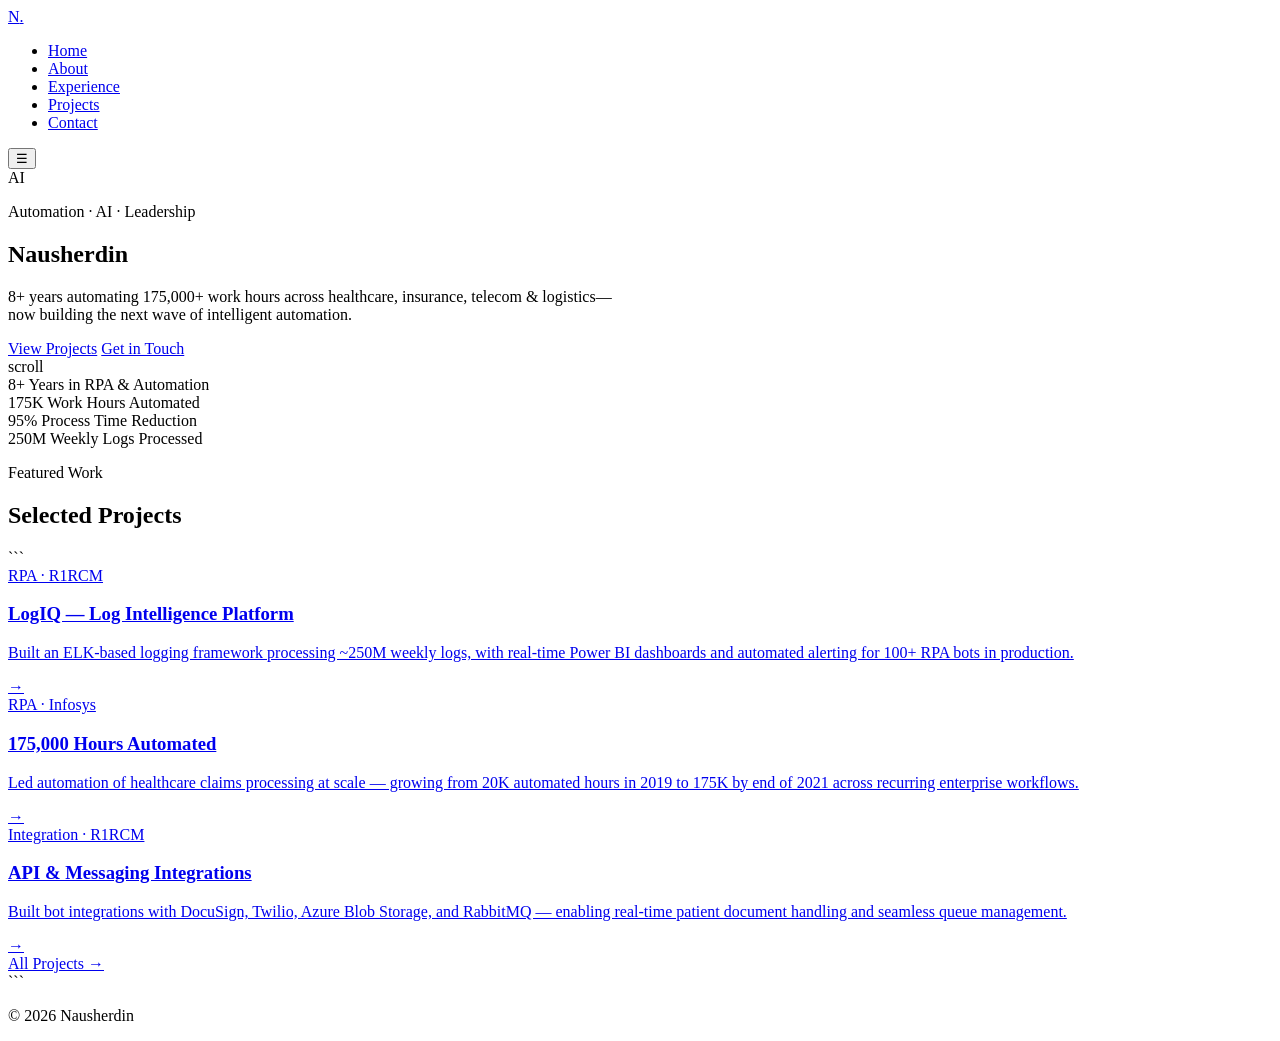
==== index.html @ 8f86ee0c "Add initial index.html for personal website Initial HTML structure for personal website including na" ====
<!DOCTYPE html>

<html lang="en">
<head>
  <meta charset="UTF-8" />
  <meta name="viewport" content="width=device-width, initial-scale=1.0"/>
  <title>Nausherdin | Automation & AI Professional</title>
  <link rel="stylesheet" href="css/style.css" />
  <link rel="preconnect" href="https://fonts.googleapis.com">
  <link href="https://fonts.googleapis.com/css2?family=Cormorant+Garamond:wght@300;400;600&family=DM+Mono:wght@300;400&family=Syne:wght@400;700;800&display=swap" rel="stylesheet">
</head>
<body>

  <!-- NAV -->

  <nav class="nav">
    <a href="index.html" class="nav-logo">N<span>.</span></a>
    <ul class="nav-links">
      <li><a href="index.html" class="active">Home</a></li>
      <li><a href="about.html">About</a></li>
      <li><a href="experience.html">Experience</a></li>
      <li><a href="projects.html">Projects</a></li>
      <li><a href="contact.html">Contact</a></li>
    </ul>
    <button class="nav-toggle" aria-label="Toggle menu">&#9776;</button>
  </nav>

  <!-- HERO -->

  <section class="hero">
    <div class="hero-bg-text">AI</div>
    <div class="hero-content">
      <p class="hero-eyebrow">Automation · AI · Leadership</p>
      <h1 class="hero-name">Nausherdin</h1>
      <p class="hero-tagline">8+ years automating 175,000+ work hours across healthcare, insurance, telecom &amp; logistics—<br>now building the next wave of intelligent automation.</p>
      <div class="hero-cta">
        <a href="projects.html" class="btn-primary">View Projects</a>
        <a href="contact.html" class="btn-ghost">Get in Touch</a>
      </div>
    </div>
    <div class="hero-scroll-hint">scroll</div>
  </section>

  <!-- SNAPSHOT -->

  <section class="snapshot">
    <div class="snapshot-grid">
      <div class="snap-card">
        <span class="snap-num">8+</span>
        <span class="snap-label">Years in RPA &amp; Automation</span>
      </div>
      <div class="snap-card">
        <span class="snap-num">175K</span>
        <span class="snap-label">Work Hours Automated</span>
      </div>
      <div class="snap-card">
        <span class="snap-num">95%</span>
        <span class="snap-label">Process Time Reduction</span>
      </div>
      <div class="snap-card">
        <span class="snap-num">250M</span>
        <span class="snap-label">Weekly Logs Processed</span>
      </div>
    </div>
  </section>

  <!-- FEATURED -->

  <section class="featured">
    <div class="container">
      <p class="section-label">Featured Work</p>
      <h2 class="section-title">Selected Projects</h2>
      <div class="projects-grid">

```
    <a href="projects.html" class="project-card card-rpa">
      <div class="card-tag">RPA · R1RCM</div>
      <h3>LogIQ — Log Intelligence Platform</h3>
      <p>Built an ELK-based logging framework processing ~250M weekly logs, with real-time Power BI dashboards and automated alerting for 100+ RPA bots in production.</p>
      <span class="card-arrow">→</span>
    </a>

    <a href="projects.html" class="project-card card-rpa">
      <div class="card-tag">RPA · Infosys</div>
      <h3>175,000 Hours Automated</h3>
      <p>Led automation of healthcare claims processing at scale — growing from 20K automated hours in 2019 to 175K by end of 2021 across recurring enterprise workflows.</p>
      <span class="card-arrow">→</span>
    </a>

    <a href="projects.html" class="project-card card-ai">
      <div class="card-tag">Integration · R1RCM</div>
      <h3>API &amp; Messaging Integrations</h3>
      <p>Built bot integrations with DocuSign, Twilio, Azure Blob Storage, and RabbitMQ — enabling real-time patient document handling and seamless queue management.</p>
      <span class="card-arrow">→</span>
    </a>

  </div>
  <div class="featured-cta">
    <a href="projects.html" class="btn-primary">All Projects →</a>
  </div>
</div>
```

  </section>

  <!-- FOOTER -->

  <footer class="footer">
    <p>© 2026 Nausherdin</p>
  </footer>

  <script src="js/main.js"></script>

</body>
</html>
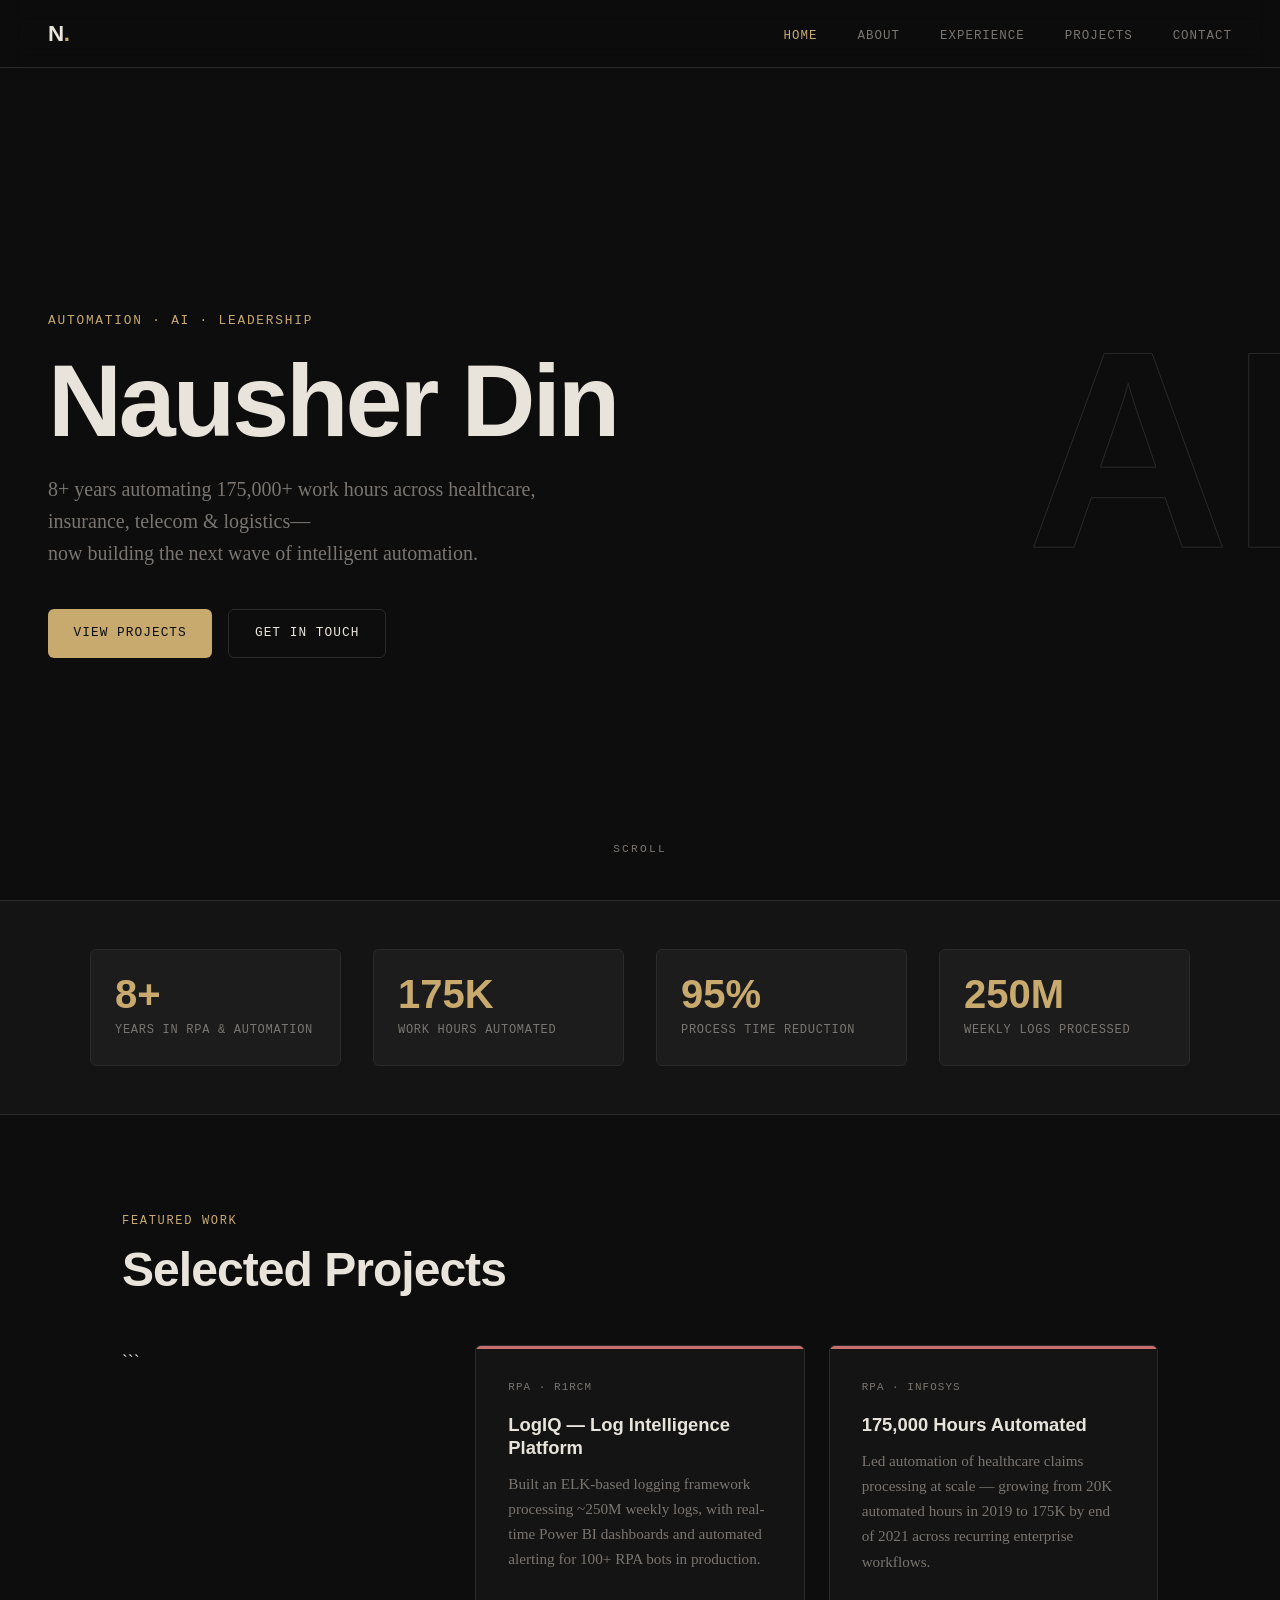
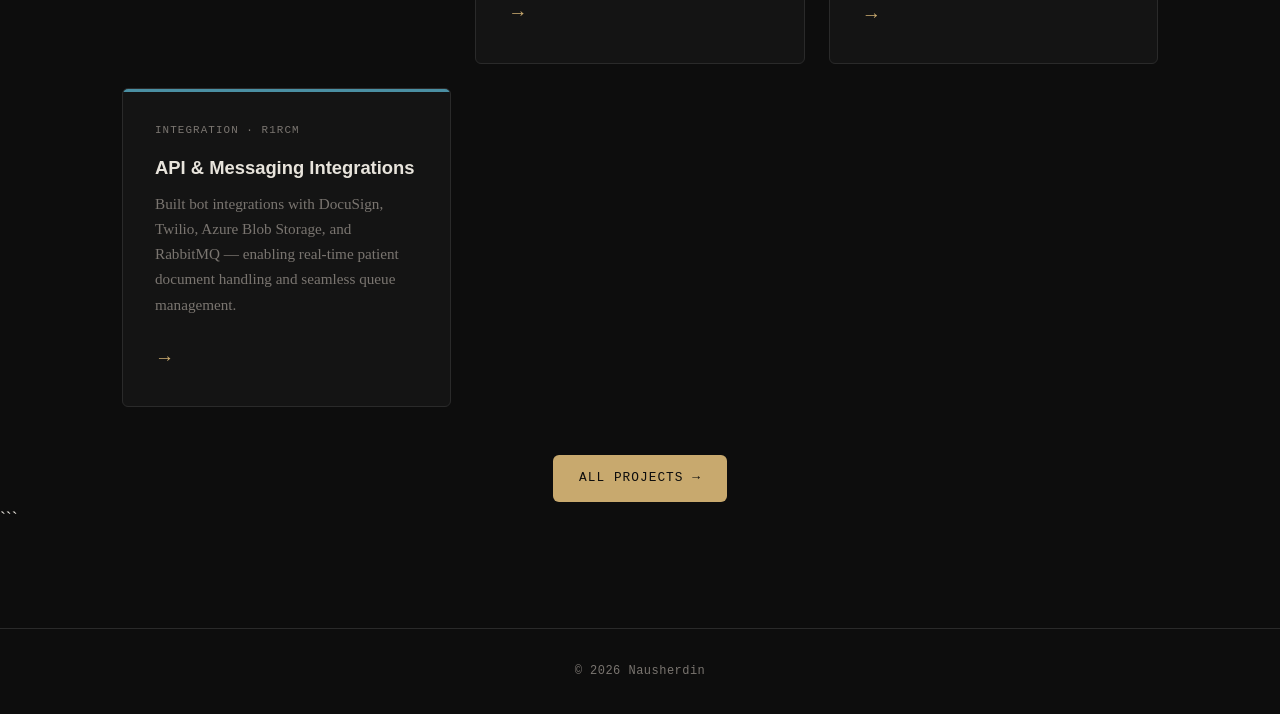
==== commit 463eca2c: "Update index.html" ====
--- a/index.html
+++ b/index.html
@@ -31,7 +31,7 @@
     <div class="hero-bg-text">AI</div>
     <div class="hero-content">
       <p class="hero-eyebrow">Automation · AI · Leadership</p>
-      <h1 class="hero-name">Nausherdin</h1>
+      <h1 class="hero-name">Nausher Din</h1>
       <p class="hero-tagline">8+ years automating 175,000+ work hours across healthcare, insurance, telecom &amp; logistics—<br>now building the next wave of intelligent automation.</p>
       <div class="hero-cta">
         <a href="projects.html" class="btn-primary">View Projects</a>
@@ -112,4 +112,4 @@
   <script src="js/main.js"></script>
 
 </body>
-</html>
+</html>
--- a/css/style.css
+++ b/css/style.css
@@ -0,0 +1,386 @@
+:root {
+  --bg:        #0d0d0d;
+  --bg2:       #141414;
+  --bg3:       #1c1c1c;
+  --border:    #2a2a2a;
+  --text:      #e8e4dc;
+  --text-muted:#7a7570;
+  --accent:    #c8a96e;
+  --accent2:   #4a8fa3;
+  --rpa:       #c86e6e;
+  --pm:        #6ea86e;
+  --radius:    6px;
+  --nav-h:     68px;
+}
+*, *::before, *::after { box-sizing: border-box; margin: 0; padding: 0; }
+html { scroll-behavior: smooth; }
+body {
+  background: var(--bg);
+  color: var(--text);
+  font-family: 'Cormorant Garamond', Georgia, serif;
+  font-size: 1.1rem;
+  line-height: 1.75;
+  -webkit-font-smoothing: antialiased;
+}
+a { color: inherit; text-decoration: none; }
+ul { list-style: none; }
+.container { max-width: 1100px; margin: 0 auto; padding: 0 2rem; }
+.nav {
+  position: fixed;
+  top: 0; left: 0; right: 0;
+  z-index: 100;
+  height: var(--nav-h);
+  display: flex;
+  align-items: center;
+  justify-content: space-between;
+  padding: 0 3rem;
+  background: rgba(13,13,13,0.92);
+  backdrop-filter: blur(12px);
+  border-bottom: 1px solid var(--border);
+}
+.nav-logo {
+  font-family: 'Syne', sans-serif;
+  font-weight: 800;
+  font-size: 1.4rem;
+  letter-spacing: -0.02em;
+  color: var(--text);
+}
+.nav-logo span { color: var(--accent); }
+.nav-links { display: flex; gap: 2.5rem; }
+.nav-links a {
+  font-family: 'DM Mono', monospace;
+  font-size: 0.78rem;
+  letter-spacing: 0.08em;
+  text-transform: uppercase;
+  color: var(--text-muted);
+  transition: color 0.2s;
+}
+.nav-links a:hover, .nav-links a.active { color: var(--accent); }
+.nav-toggle { display: none; background: none; border: none; color: var(--text); font-size: 1.4rem; cursor: pointer; }
+.hero {
+  min-height: 100vh;
+  display: flex;
+  flex-direction: column;
+  justify-content: center;
+  align-items: flex-start;
+  padding: 0 3rem;
+  padding-top: var(--nav-h);
+  position: relative;
+  overflow: hidden;
+}
+.hero-bg-text {
+  position: absolute;
+  right: -0.1em;
+  top: 50%;
+  transform: translateY(-50%);
+  font-family: 'Syne', sans-serif;
+  font-weight: 800;
+  font-size: clamp(12rem, 22vw, 22rem);
+  color: transparent;
+  -webkit-text-stroke: 1px var(--border);
+  line-height: 1;
+  pointer-events: none;
+  user-select: none;
+  animation: fadeIn 1.4s ease forwards;
+}
+.hero-content { max-width: 780px; animation: slideUp 0.9s ease forwards; }
+.hero-eyebrow {
+  font-family: 'DM Mono', monospace;
+  font-size: 0.8rem;
+  letter-spacing: 0.14em;
+  text-transform: uppercase;
+  color: var(--accent);
+  margin-bottom: 1.2rem;
+}
+.hero-name {
+  font-family: 'Syne', sans-serif;
+  font-weight: 800;
+  font-size: clamp(3.5rem, 8vw, 7.5rem);
+  letter-spacing: -0.03em;
+  line-height: 0.95;
+  color: var(--text);
+  margin-bottom: 1.5rem;
+}
+.hero-tagline {
+  font-size: 1.25rem;
+  color: var(--text-muted);
+  margin-bottom: 2.5rem;
+  max-width: 560px;
+  line-height: 1.6;
+}
+.hero-cta { display: flex; gap: 1rem; flex-wrap: wrap; }
+.hero-scroll-hint {
+  position: absolute;
+  bottom: 2.5rem;
+  left: 50%;
+  transform: translateX(-50%);
+  font-family: 'DM Mono', monospace;
+  font-size: 0.7rem;
+  letter-spacing: 0.2em;
+  text-transform: uppercase;
+  color: var(--text-muted);
+  animation: bounce 2s infinite;
+}
+.btn-primary {
+  display: inline-flex;
+  align-items: center;
+  gap: 0.4rem;
+  background: var(--accent);
+  color: var(--bg);
+  font-family: 'DM Mono', monospace;
+  font-size: 0.8rem;
+  letter-spacing: 0.08em;
+  text-transform: uppercase;
+  padding: 0.75rem 1.6rem;
+  border-radius: var(--radius);
+  font-weight: 500;
+  transition: opacity 0.2s, transform 0.2s;
+  border: none;
+  cursor: pointer;
+}
+.btn-primary:hover { opacity: 0.88; transform: translateY(-1px); }
+.btn-ghost {
+  display: inline-flex;
+  align-items: center;
+  gap: 0.4rem;
+  background: transparent;
+  color: var(--text);
+  font-family: 'DM Mono', monospace;
+  font-size: 0.8rem;
+  letter-spacing: 0.08em;
+  text-transform: uppercase;
+  padding: 0.75rem 1.6rem;
+  border-radius: var(--radius);
+  border: 1px solid var(--border);
+  transition: border-color 0.2s, color 0.2s;
+  cursor: pointer;
+}
+.btn-ghost:hover { border-color: var(--text-muted); color: var(--accent); }
+.snapshot {
+  background: var(--bg2);
+  border-top: 1px solid var(--border);
+  border-bottom: 1px solid var(--border);
+  padding: 3rem;
+}
+.snapshot-grid {
+  max-width: 1100px;
+  margin: 0 auto;
+  display: grid;
+  grid-template-columns: repeat(4, 1fr);
+  gap: 2rem;
+}
+.snap-card {
+  display: flex;
+  flex-direction: column;
+  gap: 0.4rem;
+  padding: 1.5rem;
+  border: 1px solid var(--border);
+  border-radius: var(--radius);
+  background: var(--bg3);
+  transition: border-color 0.2s;
+}
+.snap-card:hover { border-color: var(--accent); }
+.snap-num {
+  font-family: 'Syne', sans-serif;
+  font-weight: 800;
+  font-size: 2.5rem;
+  color: var(--accent);
+  line-height: 1;
+}
+.snap-label {
+  font-family: 'DM Mono', monospace;
+  font-size: 0.75rem;
+  letter-spacing: 0.06em;
+  color: var(--text-muted);
+  text-transform: uppercase;
+}
+.section-label {
+  font-family: 'DM Mono', monospace;
+  font-size: 0.75rem;
+  letter-spacing: 0.14em;
+  text-transform: uppercase;
+  color: var(--accent);
+  margin-bottom: 0.75rem;
+}
+.section-title {
+  font-family: 'Syne', sans-serif;
+  font-weight: 700;
+  font-size: clamp(2rem, 4vw, 3rem);
+  letter-spacing: -0.02em;
+  margin-bottom: 3rem;
+  line-height: 1.1;
+}
+.featured { padding: 6rem 0; }
+.projects-grid { display: grid; grid-template-columns: repeat(3, 1fr); gap: 1.5rem; }
+.project-card {
+  display: block;
+  padding: 2rem;
+  border: 1px solid var(--border);
+  border-radius: var(--radius);
+  background: var(--bg2);
+  transition: border-color 0.25s, transform 0.25s;
+  position: relative;
+  overflow: hidden;
+}
+.project-card::before {
+  content: '';
+  position: absolute;
+  top: 0; left: 0; right: 0;
+  height: 3px;
+  border-radius: var(--radius) var(--radius) 0 0;
+  transition: opacity 0.2s;
+}
+.card-rpa::before { background: var(--rpa); }
+.card-ai::before  { background: var(--accent2); }
+.card-pm::before  { background: var(--pm); }
+.project-card:hover { border-color: var(--text-muted); transform: translateY(-3px); }
+.card-tag {
+  font-family: 'DM Mono', monospace;
+  font-size: 0.68rem;
+  letter-spacing: 0.1em;
+  text-transform: uppercase;
+  color: var(--text-muted);
+  margin-bottom: 1rem;
+}
+.project-card h3 {
+  font-family: 'Syne', sans-serif;
+  font-weight: 700;
+  font-size: 1.15rem;
+  margin-bottom: 0.75rem;
+  line-height: 1.25;
+}
+.project-card p {
+  font-size: 0.95rem;
+  color: var(--text-muted);
+  line-height: 1.65;
+  margin-bottom: 1.5rem;
+}
+.card-arrow { font-size: 1.2rem; color: var(--accent); display: block; transition: transform 0.2s; }
+.project-card:hover .card-arrow { transform: translateX(4px); }
+.featured-cta { margin-top: 3rem; text-align: center; }
+.page-hero { padding: calc(var(--nav-h) + 4rem) 0 3rem; border-bottom: 1px solid var(--border); }
+.page-title {
+  font-family: 'Syne', sans-serif;
+  font-weight: 800;
+  font-size: clamp(3rem, 7vw, 5.5rem);
+  letter-spacing: -0.03em;
+  line-height: 1;
+}
+.about-body { padding: 5rem 0 6rem; }
+.about-grid { display: grid; grid-template-columns: 1fr 320px; gap: 4rem; align-items: start; }
+.about-lead { font-size: 1.3rem; font-weight: 600; color: var(--text); margin-bottom: 1.75rem; line-height: 1.55; }
+.about-main p { color: var(--text-muted); margin-bottom: 1.25rem; font-size: 1.05rem; }
+.about-subhead { font-family: 'Syne', sans-serif; font-weight: 700; font-size: 1.1rem; color: var(--text); margin: 2rem 0 0.75rem; }
+.sidebar-card { background: var(--bg2); border: 1px solid var(--border); border-radius: var(--radius); padding: 1.5rem; margin-bottom: 1.25rem; }
+.sidebar-card h4 {
+  font-family: 'DM Mono', monospace;
+  font-size: 0.72rem;
+  letter-spacing: 0.12em;
+  text-transform: uppercase;
+  color: var(--accent);
+  margin-bottom: 1rem;
+}
+.skill-list { display: flex; flex-direction: column; gap: 0.5rem; }
+.skill-list li { display: flex; align-items: center; gap: 0.6rem; font-size: 0.95rem; color: var(--text-muted); }
+.skill-dot { width: 8px; height: 8px; border-radius: 50%; flex-shrink: 0; }
+.skill-dot.rpa { background: var(--rpa); }
+.skill-dot.ai  { background: var(--accent2); }
+.skill-dot.py  { background: var(--accent); }
+.skill-dot.pm  { background: var(--pm); }
+.focus-tags { display: flex; flex-wrap: wrap; gap: 0.5rem; }
+.focus-tags span {
+  font-family: 'DM Mono', monospace;
+  font-size: 0.72rem;
+  padding: 0.3rem 0.75rem;
+  border: 1px solid var(--border);
+  border-radius: 100px;
+  color: var(--text-muted);
+  letter-spacing: 0.04em;
+}
+.location { font-size: 1rem; font-weight: 600; color: var(--text); }
+.location-sub { font-size: 0.85rem; color: var(--text-muted); margin-top: 0.25rem; }
+.experience-body { padding: 5rem 0 6rem; }
+.timeline { position: relative; padding-left: 2.5rem; margin-bottom: 5rem; }
+.timeline::before { content: ''; position: absolute; left: 0; top: 0; bottom: 0; width: 1px; background: var(--border); }
+.timeline-item { position: relative; margin-bottom: 3.5rem; animation: slideUp 0.6s ease forwards; opacity: 0; }
+.timeline-item:nth-child(1) { animation-delay: 0.1s; }
+.timeline-item:nth-child(2) { animation-delay: 0.2s; }
+.timeline-item:nth-child(3) { animation-delay: 0.3s; }
+.timeline-item:nth-child(4) { animation-delay: 0.4s; }
+.tl-marker { position: absolute; left: -2.5rem; top: 0.4rem; width: 11px; height: 11px; border-radius: 50%; background: var(--accent); border: 2px solid var(--bg); transform: translateX(-5px); }
+.tl-date { font-family: 'DM Mono', monospace; font-size: 0.72rem; color: var(--text-muted); letter-spacing: 0.08em; margin-bottom: 0.5rem; }
+.tl-tag { display: inline-block; font-family: 'DM Mono', monospace; font-size: 0.68rem; letter-spacing: 0.1em; text-transform: uppercase; padding: 0.2rem 0.7rem; border-radius: 100px; margin-bottom: 0.6rem; }
+.tl-tag.ai  { background: rgba(74,143,163,0.15); color: var(--accent2); }
+.tl-tag.rpa { background: rgba(200,110,110,0.15); color: var(--rpa); }
+.tl-tag.pm  { background: rgba(110,168,110,0.15); color: var(--pm); }
+.tl-content h3 { font-family: 'Syne', sans-serif; font-weight: 700; font-size: 1.3rem; margin-bottom: 0.2rem; }
+.tl-company { font-size: 0.88rem; color: var(--accent); margin-bottom: 0.85rem; font-family: 'DM Mono', monospace; }
+.tl-content p { color: var(--text-muted); margin-bottom: 0.85rem; font-size: 1rem; }
+.tl-content ul { list-style: disc; padding-left: 1.25rem; display: flex; flex-direction: column; gap: 0.3rem; }
+.tl-content ul li { color: var(--text-muted); font-size: 0.95rem; }
+.skills-section { margin-top: 2rem; }
+.skills-bars { display: flex; flex-direction: column; gap: 1.25rem; }
+.skill-bar-item { display: flex; flex-direction: column; gap: 0.4rem; }
+.sb-label { display: flex; justify-content: space-between; font-family: 'DM Mono', monospace; font-size: 0.78rem; color: var(--text-muted); }
+.sb-track { height: 4px; background: var(--border); border-radius: 2px; overflow: hidden; }
+.sb-fill { height: 100%; background: var(--accent); border-radius: 2px; transition: width 1.2s cubic-bezier(0.4, 0, 0.2, 1); }
+.sb-fill.ai-fill { background: var(--accent2); }
+.filter-bar { border-bottom: 1px solid var(--border); padding: 1.25rem 0; background: var(--bg); position: sticky; top: var(--nav-h); z-index: 50; }
+.filter-bar .container { display: flex; gap: 0.75rem; flex-wrap: wrap; }
+.filter-btn { font-family: 'DM Mono', monospace; font-size: 0.72rem; letter-spacing: 0.08em; text-transform: uppercase; padding: 0.45rem 1.1rem; border: 1px solid var(--border); border-radius: 100px; background: transparent; color: var(--text-muted); cursor: pointer; transition: all 0.2s; }
+.filter-btn:hover { border-color: var(--text-muted); color: var(--text); }
+.filter-btn.active { background: var(--accent); color: var(--bg); border-color: var(--accent); }
+.projects-body { padding: 4rem 0 6rem; }
+.projects-full-grid { display: grid; grid-template-columns: repeat(2, 1fr); gap: 1.5rem; }
+.pf-card { padding: 2rem; border: 1px solid var(--border); border-radius: var(--radius); background: var(--bg2); transition: border-color 0.25s, transform 0.25s; }
+.pf-card:hover { border-color: var(--text-muted); transform: translateY(-2px); }
+.pf-card.hidden { display: none; }
+.pf-header { display: flex; justify-content: space-between; align-items: center; margin-bottom: 1.1rem; }
+.pf-tag { font-family: 'DM Mono', monospace; font-size: 0.68rem; letter-spacing: 0.1em; text-transform: uppercase; padding: 0.25rem 0.7rem; border-radius: 100px; }
+.ai-header  .pf-tag { background: rgba(74,143,163,0.15); color: var(--accent2); }
+.rpa-header .pf-tag { background: rgba(200,110,110,0.15); color: var(--rpa); }
+.pm-header  .pf-tag { background: rgba(110,168,110,0.15); color: var(--pm); }
+.pf-status { font-family: 'DM Mono', monospace; font-size: 0.68rem; color: var(--text-muted); letter-spacing: 0.06em; }
+.pf-card h3 { font-family: 'Syne', sans-serif; font-weight: 700; font-size: 1.15rem; margin-bottom: 0.75rem; }
+.pf-card p { font-size: 0.95rem; color: var(--text-muted); line-height: 1.65; margin-bottom: 1.25rem; }
+.pf-tech { display: flex; flex-wrap: wrap; gap: 0.4rem; }
+.pf-tech span { font-family: 'DM Mono', monospace; font-size: 0.68rem; padding: 0.2rem 0.6rem; border: 1px solid var(--border); border-radius: 4px; color: var(--text-muted); }
+.contact-body { padding: 5rem 0 6rem; }
+.contact-grid { display: grid; grid-template-columns: 1fr 1fr; gap: 4rem; align-items: start; }
+.contact-lead { font-size: 1.2rem; color: var(--text-muted); margin-bottom: 2.5rem; line-height: 1.65; }
+.contact-links { display: flex; flex-direction: column; gap: 1rem; }
+.contact-link { display: flex; align-items: center; gap: 1rem; padding: 1.1rem 1.25rem; border: 1px solid var(--border); border-radius: var(--radius); background: var(--bg2); transition: border-color 0.2s; }
+.contact-link:hover { border-color: var(--accent); }
+.cl-icon { width: 38px; height: 38px; display: flex; align-items: center; justify-content: center; background: var(--bg3); border-radius: var(--radius); font-size: 0.9rem; font-family: 'DM Mono', monospace; color: var(--accent); flex-shrink: 0; }
+.contact-link strong { display: block; font-family: 'DM Mono', monospace; font-size: 0.72rem; letter-spacing: 0.08em; text-transform: uppercase; color: var(--text); margin-bottom: 0.2rem; }
+.contact-link span { font-size: 0.88rem; color: var(--text-muted); }
+.contact-card { background: var(--bg2); border: 1px solid var(--border); border-radius: var(--radius); padding: 2rem; }
+.contact-card h3 { font-family: 'Syne', sans-serif; font-weight: 700; font-size: 1.3rem; margin-bottom: 0.25rem; }
+.form-group { margin-bottom: 1.25rem; }
+.form-group label { display: block; font-family: 'DM Mono', monospace; font-size: 0.72rem; letter-spacing: 0.08em; text-transform: uppercase; color: var(--text-muted); margin-bottom: 0.4rem; }
+.form-group input, .form-group textarea { width: 100%; background: var(--bg3); border: 1px solid var(--border); border-radius: var(--radius); color: var(--text); padding: 0.75rem 1rem; font-family: 'Cormorant Garamond', serif; font-size: 1rem; outline: none; transition: border-color 0.2s; resize: vertical; }
+.form-group input:focus, .form-group textarea:focus { border-color: var(--accent); }
+.form-group input::placeholder, .form-group textarea::placeholder { color: var(--text-muted); }
+.footer { border-top: 1px solid var(--border); padding: 2rem 3rem; text-align: center; font-family: 'DM Mono', monospace; font-size: 0.75rem; color: var(--text-muted); letter-spacing: 0.04em; }
+.footer a { color: var(--accent); }
+.footer a:hover { text-decoration: underline; }
+@keyframes slideUp { from { opacity: 0; transform: translateY(28px); } to { opacity: 1; transform: translateY(0); } }
+@keyframes fadeIn { from { opacity: 0; } to { opacity: 1; } }
+@keyframes bounce { 0%, 100% { transform: translateX(-50%) translateY(0); } 50% { transform: translateX(-50%) translateY(6px); } }
+@media (max-width: 900px) {
+  .snapshot-grid { grid-template-columns: repeat(2, 1fr); }
+  .projects-grid { grid-template-columns: 1fr; }
+  .projects-full-grid { grid-template-columns: 1fr; }
+  .about-grid { grid-template-columns: 1fr; }
+  .contact-grid { grid-template-columns: 1fr; }
+}
+@media (max-width: 640px) {
+  .nav { padding: 0 1.5rem; }
+  .nav-links { display: none; }
+  .nav-links.open { display: flex; flex-direction: column; position: absolute; top: var(--nav-h); left: 0; right: 0; background: var(--bg); padding: 1.5rem; border-bottom: 1px solid var(--border); gap: 1rem; }
+  .nav-toggle { display: block; }
+  .hero { padding: 0 1.5rem; padding-top: var(--nav-h); }
+  .snapshot { padding: 2rem 1.5rem; }
+  .snapshot-grid { grid-template-columns: repeat(2, 1fr); gap: 1rem; }
+  .footer { padding: 2rem 1.5rem; }
+}
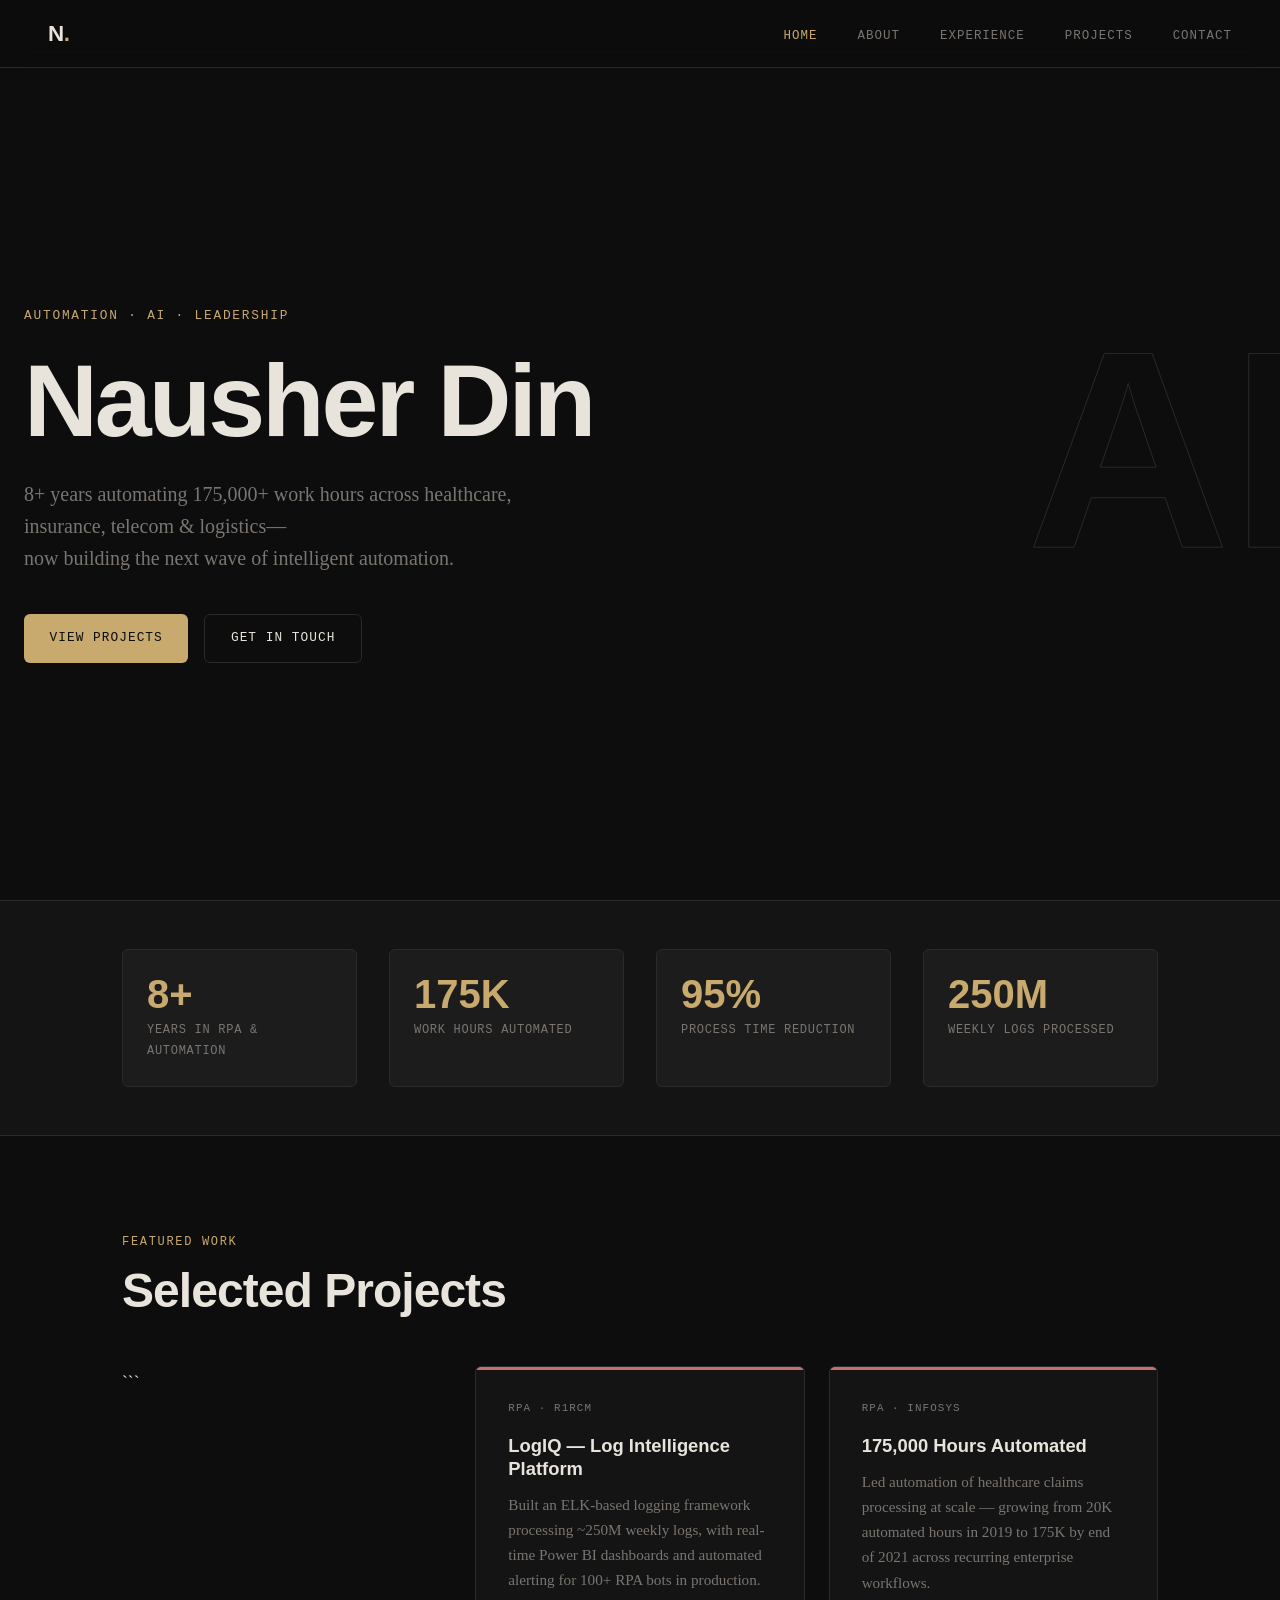
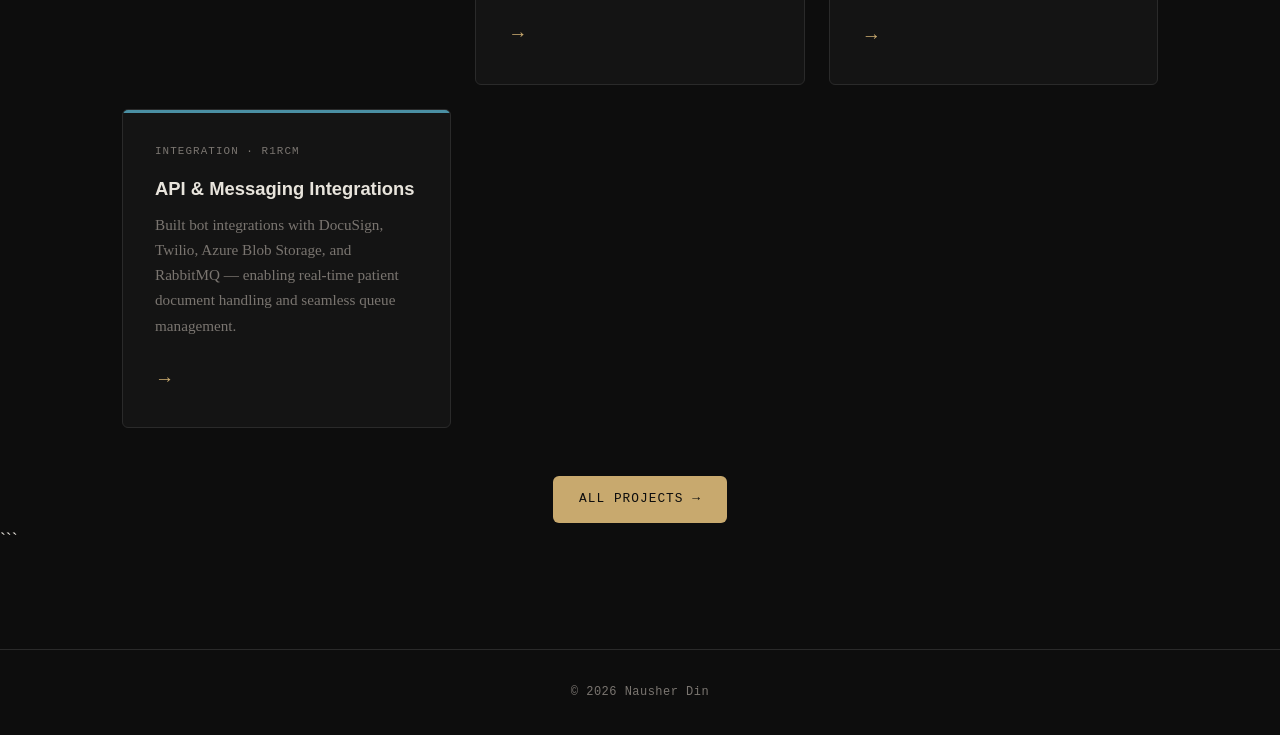
==== commit 2baa1be3: "Update index.html" ====
--- a/index.html
+++ b/index.html
@@ -4,7 +4,7 @@
 <head>
   <meta charset="UTF-8" />
   <meta name="viewport" content="width=device-width, initial-scale=1.0"/>
-  <title>Nausherdin | Automation & AI Professional</title>
+  <title>Nausher Din | Automation & AI Professional</title>
   <link rel="stylesheet" href="css/style.css" />
   <link rel="preconnect" href="https://fonts.googleapis.com">
   <link href="https://fonts.googleapis.com/css2?family=Cormorant+Garamond:wght@300;400;600&family=DM+Mono:wght@300;400&family=Syne:wght@400;700;800&display=swap" rel="stylesheet">
@@ -38,28 +38,29 @@
         <a href="contact.html" class="btn-ghost">Get in Touch</a>
       </div>
     </div>
-    <div class="hero-scroll-hint">scroll</div>
   </section>
 
   <!-- SNAPSHOT -->
 
   <section class="snapshot">
-    <div class="snapshot-grid">
-      <div class="snap-card">
-        <span class="snap-num">8+</span>
-        <span class="snap-label">Years in RPA &amp; Automation</span>
-      </div>
-      <div class="snap-card">
-        <span class="snap-num">175K</span>
-        <span class="snap-label">Work Hours Automated</span>
-      </div>
-      <div class="snap-card">
-        <span class="snap-num">95%</span>
-        <span class="snap-label">Process Time Reduction</span>
-      </div>
-      <div class="snap-card">
-        <span class="snap-num">250M</span>
-        <span class="snap-label">Weekly Logs Processed</span>
+    <div class="container">
+      <div class="snapshot-grid">
+        <div class="snap-card">
+          <span class="snap-num">8+</span>
+          <span class="snap-label">Years in RPA &amp; Automation</span>
+        </div>
+        <div class="snap-card">
+          <span class="snap-num">175K</span>
+          <span class="snap-label">Work Hours Automated</span>
+        </div>
+        <div class="snap-card">
+          <span class="snap-num">95%</span>
+          <span class="snap-label">Process Time Reduction</span>
+        </div>
+        <div class="snap-card">
+          <span class="snap-num">250M</span>
+          <span class="snap-label">Weekly Logs Processed</span>
+        </div>
       </div>
     </div>
   </section>
@@ -106,7 +107,7 @@
   <!-- FOOTER -->
 
   <footer class="footer">
-    <p>© 2026 Nausherdin</p>
+    <p>© 2026 Nausher Din</p>
   </footer>
 
   <script src="js/main.js"></script>
--- a/css/style.css
+++ b/css/style.css
@@ -1,3 +1,9 @@
+/* =============================================
+   NAUSHERDIN.COM — Portfolio Stylesheet
+   Aesthetic: Editorial Dark / Refined Minimal
+   Fonts: Syne (display) + Cormorant Garamond (body) + DM Mono (accents)
+   ============================================= */
+
 :root {
   --bg:        #0d0d0d;
   --bg2:       #141414;
@@ -5,15 +11,21 @@
   --border:    #2a2a2a;
   --text:      #e8e4dc;
   --text-muted:#7a7570;
-  --accent:    #c8a96e;
-  --accent2:   #4a8fa3;
-  --rpa:       #c86e6e;
-  --pm:        #6ea86e;
+  --accent:    #c8a96e;       /* warm gold */
+  --accent2:   #4a8fa3;       /* steel blue — AI */
+  --rpa:       #c86e6e;       /* warm red — RPA */
+  --pm:        #6ea86e;       /* sage green — PM */
   --radius:    6px;
   --nav-h:     68px;
 }
+
 *, *::before, *::after { box-sizing: border-box; margin: 0; padding: 0; }
-html { scroll-behavior: smooth; }
+
+html, body {
+  overflow-x: hidden;
+  max-width: 100%;
+}
+
 body {
   background: var(--bg);
   color: var(--text);
@@ -22,9 +34,17 @@
   line-height: 1.75;
   -webkit-font-smoothing: antialiased;
 }
+
 a { color: inherit; text-decoration: none; }
 ul { list-style: none; }
-.container { max-width: 1100px; margin: 0 auto; padding: 0 2rem; }
+
+.container {
+  max-width: 1100px;
+  margin: 0 auto;
+  padding: 0 2rem;
+}
+
+/* ======================== NAV ======================== */
 .nav {
   position: fixed;
   top: 0; left: 0; right: 0;
@@ -38,6 +58,7 @@
   backdrop-filter: blur(12px);
   border-bottom: 1px solid var(--border);
 }
+
 .nav-logo {
   font-family: 'Syne', sans-serif;
   font-weight: 800;
@@ -45,8 +66,14 @@
   letter-spacing: -0.02em;
   color: var(--text);
 }
+
 .nav-logo span { color: var(--accent); }
-.nav-links { display: flex; gap: 2.5rem; }
+
+.nav-links {
+  display: flex;
+  gap: 2.5rem;
+}
+
 .nav-links a {
   font-family: 'DM Mono', monospace;
   font-size: 0.78rem;
@@ -55,19 +82,36 @@
   color: var(--text-muted);
   transition: color 0.2s;
 }
-.nav-links a:hover, .nav-links a.active { color: var(--accent); }
-.nav-toggle { display: none; background: none; border: none; color: var(--text); font-size: 1.4rem; cursor: pointer; }
+
+.nav-links a:hover,
+.nav-links a.active {
+  color: var(--accent);
+}
+
+.nav-toggle {
+  display: none;
+  background: none;
+  border: none;
+  color: var(--text);
+  font-size: 1.4rem;
+  cursor: pointer;
+}
+
+/* ======================== HERO ======================== */
 .hero {
   min-height: 100vh;
   display: flex;
   flex-direction: column;
   justify-content: center;
   align-items: flex-start;
-  padding: 0 3rem;
+  padding: 0 1.5rem;
   padding-top: var(--nav-h);
   position: relative;
   overflow: hidden;
-}
+  width: 100%;
+  box-sizing: border-box;
+}
+
 .hero-bg-text {
   position: absolute;
   right: -0.1em;
@@ -83,7 +127,12 @@
   user-select: none;
   animation: fadeIn 1.4s ease forwards;
 }
-.hero-content { max-width: 780px; animation: slideUp 0.9s ease forwards; }
+
+.hero-content {
+  max-width: 780px;
+  animation: slideUp 0.9s ease forwards;
+}
+
 .hero-eyebrow {
   font-family: 'DM Mono', monospace;
   font-size: 0.8rem;
@@ -92,15 +141,17 @@
   color: var(--accent);
   margin-bottom: 1.2rem;
 }
+
 .hero-name {
   font-family: 'Syne', sans-serif;
   font-weight: 800;
-  font-size: clamp(3.5rem, 8vw, 7.5rem);
+  font-size: clamp(2rem, 8vw, 7.5rem);
   letter-spacing: -0.03em;
-  line-height: 0.95;
+  line-height: 1.05;
   color: var(--text);
   margin-bottom: 1.5rem;
 }
+
 .hero-tagline {
   font-size: 1.25rem;
   color: var(--text-muted);
@@ -108,7 +159,13 @@
   max-width: 560px;
   line-height: 1.6;
 }
-.hero-cta { display: flex; gap: 1rem; flex-wrap: wrap; }
+
+.hero-cta {
+  display: flex;
+  gap: 1rem;
+  flex-wrap: wrap;
+}
+
 .hero-scroll-hint {
   position: absolute;
   bottom: 2.5rem;
@@ -121,6 +178,8 @@
   color: var(--text-muted);
   animation: bounce 2s infinite;
 }
+
+/* ======================== BUTTONS ======================== */
 .btn-primary {
   display: inline-flex;
   align-items: center;
@@ -138,7 +197,9 @@
   border: none;
   cursor: pointer;
 }
+
 .btn-primary:hover { opacity: 0.88; transform: translateY(-1px); }
+
 .btn-ghost {
   display: inline-flex;
   align-items: center;
@@ -155,13 +216,17 @@
   transition: border-color 0.2s, color 0.2s;
   cursor: pointer;
 }
+
 .btn-ghost:hover { border-color: var(--text-muted); color: var(--accent); }
+
+/* ======================== SNAPSHOT ======================== */
 .snapshot {
   background: var(--bg2);
   border-top: 1px solid var(--border);
   border-bottom: 1px solid var(--border);
-  padding: 3rem;
-}
+  padding: 3rem 3rem;
+}
+
 .snapshot-grid {
   max-width: 1100px;
   margin: 0 auto;
@@ -169,6 +234,7 @@
   grid-template-columns: repeat(4, 1fr);
   gap: 2rem;
 }
+
 .snap-card {
   display: flex;
   flex-direction: column;
@@ -179,7 +245,9 @@
   background: var(--bg3);
   transition: border-color 0.2s;
 }
+
 .snap-card:hover { border-color: var(--accent); }
+
 .snap-num {
   font-family: 'Syne', sans-serif;
   font-weight: 800;
@@ -187,6 +255,7 @@
   color: var(--accent);
   line-height: 1;
 }
+
 .snap-label {
   font-family: 'DM Mono', monospace;
   font-size: 0.75rem;
@@ -194,6 +263,8 @@
   color: var(--text-muted);
   text-transform: uppercase;
 }
+
+/* ======================== SECTION LABELS ======================== */
 .section-label {
   font-family: 'DM Mono', monospace;
   font-size: 0.75rem;
@@ -202,6 +273,7 @@
   color: var(--accent);
   margin-bottom: 0.75rem;
 }
+
 .section-title {
   font-family: 'Syne', sans-serif;
   font-weight: 700;
@@ -210,8 +282,18 @@
   margin-bottom: 3rem;
   line-height: 1.1;
 }
-.featured { padding: 6rem 0; }
-.projects-grid { display: grid; grid-template-columns: repeat(3, 1fr); gap: 1.5rem; }
+
+/* ======================== FEATURED ======================== */
+.featured {
+  padding: 6rem 0;
+}
+
+.projects-grid {
+  display: grid;
+  grid-template-columns: repeat(3, 1fr);
+  gap: 1.5rem;
+}
+
 .project-card {
   display: block;
   padding: 2rem;
@@ -222,6 +304,7 @@
   position: relative;
   overflow: hidden;
 }
+
 .project-card::before {
   content: '';
   position: absolute;
@@ -230,10 +313,16 @@
   border-radius: var(--radius) var(--radius) 0 0;
   transition: opacity 0.2s;
 }
+
 .card-rpa::before { background: var(--rpa); }
 .card-ai::before  { background: var(--accent2); }
 .card-pm::before  { background: var(--pm); }
-.project-card:hover { border-color: var(--text-muted); transform: translateY(-3px); }
+
+.project-card:hover {
+  border-color: var(--text-muted);
+  transform: translateY(-3px);
+}
+
 .card-tag {
   font-family: 'DM Mono', monospace;
   font-size: 0.68rem;
@@ -242,6 +331,7 @@
   color: var(--text-muted);
   margin-bottom: 1rem;
 }
+
 .project-card h3 {
   font-family: 'Syne', sans-serif;
   font-weight: 700;
@@ -249,16 +339,34 @@
   margin-bottom: 0.75rem;
   line-height: 1.25;
 }
+
 .project-card p {
   font-size: 0.95rem;
   color: var(--text-muted);
   line-height: 1.65;
   margin-bottom: 1.5rem;
 }
-.card-arrow { font-size: 1.2rem; color: var(--accent); display: block; transition: transform 0.2s; }
+
+.card-arrow {
+  font-size: 1.2rem;
+  color: var(--accent);
+  display: block;
+  transition: transform 0.2s;
+}
+
 .project-card:hover .card-arrow { transform: translateX(4px); }
-.featured-cta { margin-top: 3rem; text-align: center; }
-.page-hero { padding: calc(var(--nav-h) + 4rem) 0 3rem; border-bottom: 1px solid var(--border); }
+
+.featured-cta {
+  margin-top: 3rem;
+  text-align: center;
+}
+
+/* ======================== PAGE HERO ======================== */
+.page-hero {
+  padding: calc(var(--nav-h) + 4rem) 0 3rem;
+  border-bottom: 1px solid var(--border);
+}
+
 .page-title {
   font-family: 'Syne', sans-serif;
   font-weight: 800;
@@ -266,12 +374,64 @@
   letter-spacing: -0.03em;
   line-height: 1;
 }
+
+/* ======================== ABOUT ======================== */
+.about-photo-row {
+  display: flex;
+  gap: 2.5rem;
+  align-items: center;
+  margin-bottom: 3rem;
+  flex-wrap: wrap;
+}
+.profile-photo {
+  width: 220px;
+  height: 220px;
+  object-fit: cover;
+  object-position: top;
+  border-radius: 12px;
+  border: 2px solid var(--border);
+  flex-shrink: 0;
+}
+.about-intro { flex: 1; min-width: 200px; }
 .about-body { padding: 5rem 0 6rem; }
-.about-grid { display: grid; grid-template-columns: 1fr 320px; gap: 4rem; align-items: start; }
-.about-lead { font-size: 1.3rem; font-weight: 600; color: var(--text); margin-bottom: 1.75rem; line-height: 1.55; }
-.about-main p { color: var(--text-muted); margin-bottom: 1.25rem; font-size: 1.05rem; }
-.about-subhead { font-family: 'Syne', sans-serif; font-weight: 700; font-size: 1.1rem; color: var(--text); margin: 2rem 0 0.75rem; }
-.sidebar-card { background: var(--bg2); border: 1px solid var(--border); border-radius: var(--radius); padding: 1.5rem; margin-bottom: 1.25rem; }
+
+.about-grid {
+  display: grid;
+  grid-template-columns: 1fr 320px;
+  gap: 4rem;
+  align-items: start;
+}
+
+.about-lead {
+  font-size: 1.3rem;
+  font-weight: 600;
+  color: var(--text);
+  margin-bottom: 1.75rem;
+  line-height: 1.55;
+}
+
+.about-main p {
+  color: var(--text-muted);
+  margin-bottom: 1.25rem;
+  font-size: 1.05rem;
+}
+
+.about-subhead {
+  font-family: 'Syne', sans-serif;
+  font-weight: 700;
+  font-size: 1.1rem;
+  color: var(--text);
+  margin: 2rem 0 0.75rem;
+}
+
+.sidebar-card {
+  background: var(--bg2);
+  border: 1px solid var(--border);
+  border-radius: var(--radius);
+  padding: 1.5rem;
+  margin-bottom: 1.25rem;
+}
+
 .sidebar-card h4 {
   font-family: 'DM Mono', monospace;
   font-size: 0.72rem;
@@ -280,14 +440,33 @@
   color: var(--accent);
   margin-bottom: 1rem;
 }
+
 .skill-list { display: flex; flex-direction: column; gap: 0.5rem; }
-.skill-list li { display: flex; align-items: center; gap: 0.6rem; font-size: 0.95rem; color: var(--text-muted); }
-.skill-dot { width: 8px; height: 8px; border-radius: 50%; flex-shrink: 0; }
-.skill-dot.rpa { background: var(--rpa); }
-.skill-dot.ai  { background: var(--accent2); }
-.skill-dot.py  { background: var(--accent); }
-.skill-dot.pm  { background: var(--pm); }
-.focus-tags { display: flex; flex-wrap: wrap; gap: 0.5rem; }
+
+.skill-list li {
+  display: flex;
+  align-items: center;
+  gap: 0.6rem;
+  font-size: 0.95rem;
+  color: var(--text-muted);
+}
+
+.skill-dot {
+  width: 8px; height: 8px;
+  border-radius: 50%;
+  flex-shrink: 0;
+}
+.skill-dot.rpa  { background: var(--rpa); }
+.skill-dot.ai   { background: var(--accent2); }
+.skill-dot.py   { background: var(--accent); }
+.skill-dot.pm   { background: var(--pm); }
+
+.focus-tags {
+  display: flex;
+  flex-wrap: wrap;
+  gap: 0.5rem;
+}
+
 .focus-tags span {
   font-family: 'DM Mono', monospace;
   font-size: 0.72rem;
@@ -297,76 +476,405 @@
   color: var(--text-muted);
   letter-spacing: 0.04em;
 }
-.location { font-size: 1rem; font-weight: 600; color: var(--text); }
-.location-sub { font-size: 0.85rem; color: var(--text-muted); margin-top: 0.25rem; }
+
+.location {
+  font-size: 1rem;
+  font-weight: 600;
+  color: var(--text);
+}
+.location-sub {
+  font-size: 0.85rem;
+  color: var(--text-muted);
+  margin-top: 0.25rem;
+}
+
+/* ======================== EXPERIENCE ======================== */
 .experience-body { padding: 5rem 0 6rem; }
+
 .timeline { position: relative; padding-left: 2.5rem; margin-bottom: 5rem; }
-.timeline::before { content: ''; position: absolute; left: 0; top: 0; bottom: 0; width: 1px; background: var(--border); }
-.timeline-item { position: relative; margin-bottom: 3.5rem; animation: slideUp 0.6s ease forwards; opacity: 0; }
+
+.timeline::before {
+  content: '';
+  position: absolute;
+  left: 0; top: 0; bottom: 0;
+  width: 1px;
+  background: var(--border);
+}
+
+.timeline-item {
+  position: relative;
+  margin-bottom: 3.5rem;
+  animation: slideUp 0.6s ease forwards;
+  opacity: 0;
+}
+
 .timeline-item:nth-child(1) { animation-delay: 0.1s; }
 .timeline-item:nth-child(2) { animation-delay: 0.2s; }
 .timeline-item:nth-child(3) { animation-delay: 0.3s; }
 .timeline-item:nth-child(4) { animation-delay: 0.4s; }
-.tl-marker { position: absolute; left: -2.5rem; top: 0.4rem; width: 11px; height: 11px; border-radius: 50%; background: var(--accent); border: 2px solid var(--bg); transform: translateX(-5px); }
-.tl-date { font-family: 'DM Mono', monospace; font-size: 0.72rem; color: var(--text-muted); letter-spacing: 0.08em; margin-bottom: 0.5rem; }
-.tl-tag { display: inline-block; font-family: 'DM Mono', monospace; font-size: 0.68rem; letter-spacing: 0.1em; text-transform: uppercase; padding: 0.2rem 0.7rem; border-radius: 100px; margin-bottom: 0.6rem; }
+
+.tl-marker {
+  position: absolute;
+  left: -2.5rem;
+  top: 0.4rem;
+  width: 11px; height: 11px;
+  border-radius: 50%;
+  background: var(--accent);
+  border: 2px solid var(--bg);
+  transform: translateX(-5px);
+}
+
+.tl-date {
+  font-family: 'DM Mono', monospace;
+  font-size: 0.72rem;
+  color: var(--text-muted);
+  letter-spacing: 0.08em;
+  margin-bottom: 0.5rem;
+}
+
+.tl-tag {
+  display: inline-block;
+  font-family: 'DM Mono', monospace;
+  font-size: 0.68rem;
+  letter-spacing: 0.1em;
+  text-transform: uppercase;
+  padding: 0.2rem 0.7rem;
+  border-radius: 100px;
+  margin-bottom: 0.6rem;
+}
+
 .tl-tag.ai  { background: rgba(74,143,163,0.15); color: var(--accent2); }
 .tl-tag.rpa { background: rgba(200,110,110,0.15); color: var(--rpa); }
 .tl-tag.pm  { background: rgba(110,168,110,0.15); color: var(--pm); }
-.tl-content h3 { font-family: 'Syne', sans-serif; font-weight: 700; font-size: 1.3rem; margin-bottom: 0.2rem; }
-.tl-company { font-size: 0.88rem; color: var(--accent); margin-bottom: 0.85rem; font-family: 'DM Mono', monospace; }
-.tl-content p { color: var(--text-muted); margin-bottom: 0.85rem; font-size: 1rem; }
-.tl-content ul { list-style: disc; padding-left: 1.25rem; display: flex; flex-direction: column; gap: 0.3rem; }
-.tl-content ul li { color: var(--text-muted); font-size: 0.95rem; }
+
+.tl-content h3 {
+  font-family: 'Syne', sans-serif;
+  font-weight: 700;
+  font-size: 1.3rem;
+  margin-bottom: 0.2rem;
+}
+
+.tl-company {
+  font-size: 0.88rem;
+  color: var(--accent);
+  margin-bottom: 0.85rem;
+  font-family: 'DM Mono', monospace;
+}
+
+.tl-content p {
+  color: var(--text-muted);
+  margin-bottom: 0.85rem;
+  font-size: 1rem;
+}
+
+.tl-content ul {
+  list-style: disc;
+  padding-left: 1.25rem;
+  display: flex;
+  flex-direction: column;
+  gap: 0.3rem;
+}
+
+.tl-content ul li {
+  color: var(--text-muted);
+  font-size: 0.95rem;
+}
+
+/* Skills bars */
 .skills-section { margin-top: 2rem; }
-.skills-bars { display: flex; flex-direction: column; gap: 1.25rem; }
+
+.skills-bars {
+  display: flex;
+  flex-direction: column;
+  gap: 1.25rem;
+}
+
 .skill-bar-item { display: flex; flex-direction: column; gap: 0.4rem; }
-.sb-label { display: flex; justify-content: space-between; font-family: 'DM Mono', monospace; font-size: 0.78rem; color: var(--text-muted); }
-.sb-track { height: 4px; background: var(--border); border-radius: 2px; overflow: hidden; }
-.sb-fill { height: 100%; background: var(--accent); border-radius: 2px; transition: width 1.2s cubic-bezier(0.4, 0, 0.2, 1); }
+
+.sb-label {
+  display: flex;
+  justify-content: space-between;
+  font-family: 'DM Mono', monospace;
+  font-size: 0.78rem;
+  color: var(--text-muted);
+}
+
+.sb-track {
+  height: 4px;
+  background: var(--border);
+  border-radius: 2px;
+  overflow: hidden;
+}
+
+.sb-fill {
+  height: 100%;
+  background: var(--accent);
+  border-radius: 2px;
+  transition: width 1.2s cubic-bezier(0.4, 0, 0.2, 1);
+}
+
 .sb-fill.ai-fill { background: var(--accent2); }
-.filter-bar { border-bottom: 1px solid var(--border); padding: 1.25rem 0; background: var(--bg); position: sticky; top: var(--nav-h); z-index: 50; }
-.filter-bar .container { display: flex; gap: 0.75rem; flex-wrap: wrap; }
-.filter-btn { font-family: 'DM Mono', monospace; font-size: 0.72rem; letter-spacing: 0.08em; text-transform: uppercase; padding: 0.45rem 1.1rem; border: 1px solid var(--border); border-radius: 100px; background: transparent; color: var(--text-muted); cursor: pointer; transition: all 0.2s; }
+
+/* ======================== PROJECTS ======================== */
+.filter-bar {
+  border-bottom: 1px solid var(--border);
+  padding: 1.25rem 0;
+  background: var(--bg);
+  position: sticky;
+  top: var(--nav-h);
+  z-index: 50;
+}
+
+.filter-bar .container {
+  display: flex;
+  gap: 0.75rem;
+  flex-wrap: wrap;
+}
+
+.filter-btn {
+  font-family: 'DM Mono', monospace;
+  font-size: 0.72rem;
+  letter-spacing: 0.08em;
+  text-transform: uppercase;
+  padding: 0.45rem 1.1rem;
+  border: 1px solid var(--border);
+  border-radius: 100px;
+  background: transparent;
+  color: var(--text-muted);
+  cursor: pointer;
+  transition: all 0.2s;
+}
+
 .filter-btn:hover { border-color: var(--text-muted); color: var(--text); }
 .filter-btn.active { background: var(--accent); color: var(--bg); border-color: var(--accent); }
+
 .projects-body { padding: 4rem 0 6rem; }
-.projects-full-grid { display: grid; grid-template-columns: repeat(2, 1fr); gap: 1.5rem; }
-.pf-card { padding: 2rem; border: 1px solid var(--border); border-radius: var(--radius); background: var(--bg2); transition: border-color 0.25s, transform 0.25s; }
-.pf-card:hover { border-color: var(--text-muted); transform: translateY(-2px); }
+
+.projects-full-grid {
+  display: grid;
+  grid-template-columns: repeat(2, 1fr);
+  gap: 1.5rem;
+}
+
+.pf-card {
+  padding: 2rem;
+  border: 1px solid var(--border);
+  border-radius: var(--radius);
+  background: var(--bg2);
+  transition: border-color 0.25s, transform 0.25s;
+}
+
+.pf-card:hover {
+  border-color: var(--text-muted);
+  transform: translateY(-2px);
+}
+
 .pf-card.hidden { display: none; }
-.pf-header { display: flex; justify-content: space-between; align-items: center; margin-bottom: 1.1rem; }
-.pf-tag { font-family: 'DM Mono', monospace; font-size: 0.68rem; letter-spacing: 0.1em; text-transform: uppercase; padding: 0.25rem 0.7rem; border-radius: 100px; }
+
+.pf-header {
+  display: flex;
+  justify-content: space-between;
+  align-items: center;
+  margin-bottom: 1.1rem;
+}
+
+.pf-tag {
+  font-family: 'DM Mono', monospace;
+  font-size: 0.68rem;
+  letter-spacing: 0.1em;
+  text-transform: uppercase;
+  padding: 0.25rem 0.7rem;
+  border-radius: 100px;
+}
+
 .ai-header  .pf-tag { background: rgba(74,143,163,0.15); color: var(--accent2); }
 .rpa-header .pf-tag { background: rgba(200,110,110,0.15); color: var(--rpa); }
 .pm-header  .pf-tag { background: rgba(110,168,110,0.15); color: var(--pm); }
-.pf-status { font-family: 'DM Mono', monospace; font-size: 0.68rem; color: var(--text-muted); letter-spacing: 0.06em; }
-.pf-card h3 { font-family: 'Syne', sans-serif; font-weight: 700; font-size: 1.15rem; margin-bottom: 0.75rem; }
-.pf-card p { font-size: 0.95rem; color: var(--text-muted); line-height: 1.65; margin-bottom: 1.25rem; }
-.pf-tech { display: flex; flex-wrap: wrap; gap: 0.4rem; }
-.pf-tech span { font-family: 'DM Mono', monospace; font-size: 0.68rem; padding: 0.2rem 0.6rem; border: 1px solid var(--border); border-radius: 4px; color: var(--text-muted); }
+
+.pf-status {
+  font-family: 'DM Mono', monospace;
+  font-size: 0.68rem;
+  color: var(--text-muted);
+  letter-spacing: 0.06em;
+}
+
+.pf-card h3 {
+  font-family: 'Syne', sans-serif;
+  font-weight: 700;
+  font-size: 1.15rem;
+  margin-bottom: 0.75rem;
+}
+
+.pf-card p {
+  font-size: 0.95rem;
+  color: var(--text-muted);
+  line-height: 1.65;
+  margin-bottom: 1.25rem;
+}
+
+.pf-tech {
+  display: flex;
+  flex-wrap: wrap;
+  gap: 0.4rem;
+}
+
+.pf-tech span {
+  font-family: 'DM Mono', monospace;
+  font-size: 0.68rem;
+  padding: 0.2rem 0.6rem;
+  border: 1px solid var(--border);
+  border-radius: 4px;
+  color: var(--text-muted);
+}
+
+/* ======================== CONTACT ======================== */
 .contact-body { padding: 5rem 0 6rem; }
-.contact-grid { display: grid; grid-template-columns: 1fr 1fr; gap: 4rem; align-items: start; }
-.contact-lead { font-size: 1.2rem; color: var(--text-muted); margin-bottom: 2.5rem; line-height: 1.65; }
-.contact-links { display: flex; flex-direction: column; gap: 1rem; }
-.contact-link { display: flex; align-items: center; gap: 1rem; padding: 1.1rem 1.25rem; border: 1px solid var(--border); border-radius: var(--radius); background: var(--bg2); transition: border-color 0.2s; }
+
+.contact-grid {
+  display: grid;
+  grid-template-columns: 1fr 1fr;
+  gap: 4rem;
+  align-items: start;
+}
+
+.contact-lead {
+  font-size: 1.2rem;
+  color: var(--text-muted);
+  margin-bottom: 2.5rem;
+  line-height: 1.65;
+}
+
+.contact-links {
+  display: flex;
+  flex-direction: column;
+  gap: 1rem;
+}
+
+.contact-link {
+  display: flex;
+  align-items: center;
+  gap: 1rem;
+  padding: 1.1rem 1.25rem;
+  border: 1px solid var(--border);
+  border-radius: var(--radius);
+  background: var(--bg2);
+  transition: border-color 0.2s;
+}
+
 .contact-link:hover { border-color: var(--accent); }
-.cl-icon { width: 38px; height: 38px; display: flex; align-items: center; justify-content: center; background: var(--bg3); border-radius: var(--radius); font-size: 0.9rem; font-family: 'DM Mono', monospace; color: var(--accent); flex-shrink: 0; }
-.contact-link strong { display: block; font-family: 'DM Mono', monospace; font-size: 0.72rem; letter-spacing: 0.08em; text-transform: uppercase; color: var(--text); margin-bottom: 0.2rem; }
-.contact-link span { font-size: 0.88rem; color: var(--text-muted); }
-.contact-card { background: var(--bg2); border: 1px solid var(--border); border-radius: var(--radius); padding: 2rem; }
-.contact-card h3 { font-family: 'Syne', sans-serif; font-weight: 700; font-size: 1.3rem; margin-bottom: 0.25rem; }
-.form-group { margin-bottom: 1.25rem; }
-.form-group label { display: block; font-family: 'DM Mono', monospace; font-size: 0.72rem; letter-spacing: 0.08em; text-transform: uppercase; color: var(--text-muted); margin-bottom: 0.4rem; }
-.form-group input, .form-group textarea { width: 100%; background: var(--bg3); border: 1px solid var(--border); border-radius: var(--radius); color: var(--text); padding: 0.75rem 1rem; font-family: 'Cormorant Garamond', serif; font-size: 1rem; outline: none; transition: border-color 0.2s; resize: vertical; }
-.form-group input:focus, .form-group textarea:focus { border-color: var(--accent); }
-.form-group input::placeholder, .form-group textarea::placeholder { color: var(--text-muted); }
-.footer { border-top: 1px solid var(--border); padding: 2rem 3rem; text-align: center; font-family: 'DM Mono', monospace; font-size: 0.75rem; color: var(--text-muted); letter-spacing: 0.04em; }
+
+.cl-icon {
+  width: 38px; height: 38px;
+  display: flex;
+  align-items: center;
+  justify-content: center;
+  background: var(--bg3);
+  border-radius: var(--radius);
+  font-size: 0.9rem;
+  font-family: 'DM Mono', monospace;
+  color: var(--accent);
+  flex-shrink: 0;
+}
+
+.contact-link strong {
+  display: block;
+  font-family: 'DM Mono', monospace;
+  font-size: 0.72rem;
+  letter-spacing: 0.08em;
+  text-transform: uppercase;
+  color: var(--text);
+  margin-bottom: 0.2rem;
+}
+
+.contact-link span {
+  font-size: 0.88rem;
+  color: var(--text-muted);
+}
+
+.contact-card {
+  background: var(--bg2);
+  border: 1px solid var(--border);
+  border-radius: var(--radius);
+  padding: 2rem;
+}
+
+.contact-card h3 {
+  font-family: 'Syne', sans-serif;
+  font-weight: 700;
+  font-size: 1.3rem;
+  margin-bottom: 0.25rem;
+}
+
+.form-group {
+  margin-bottom: 1.25rem;
+}
+
+.form-group label {
+  display: block;
+  font-family: 'DM Mono', monospace;
+  font-size: 0.72rem;
+  letter-spacing: 0.08em;
+  text-transform: uppercase;
+  color: var(--text-muted);
+  margin-bottom: 0.4rem;
+}
+
+.form-group input,
+.form-group textarea {
+  width: 100%;
+  background: var(--bg3);
+  border: 1px solid var(--border);
+  border-radius: var(--radius);
+  color: var(--text);
+  padding: 0.75rem 1rem;
+  font-family: 'Cormorant Garamond', serif;
+  font-size: 1rem;
+  outline: none;
+  transition: border-color 0.2s;
+  resize: vertical;
+}
+
+.form-group input:focus,
+.form-group textarea:focus {
+  border-color: var(--accent);
+}
+
+.form-group input::placeholder,
+.form-group textarea::placeholder {
+  color: var(--text-muted);
+}
+
+/* ======================== FOOTER ======================== */
+.footer {
+  border-top: 1px solid var(--border);
+  padding: 2rem 3rem;
+  text-align: center;
+  font-family: 'DM Mono', monospace;
+  font-size: 0.75rem;
+  color: var(--text-muted);
+  letter-spacing: 0.04em;
+}
+
 .footer a { color: var(--accent); }
 .footer a:hover { text-decoration: underline; }
-@keyframes slideUp { from { opacity: 0; transform: translateY(28px); } to { opacity: 1; transform: translateY(0); } }
-@keyframes fadeIn { from { opacity: 0; } to { opacity: 1; } }
-@keyframes bounce { 0%, 100% { transform: translateX(-50%) translateY(0); } 50% { transform: translateX(-50%) translateY(6px); } }
+
+/* ======================== ANIMATIONS ======================== */
+@keyframes slideUp {
+  from { opacity: 0; transform: translateY(28px); }
+  to   { opacity: 1; transform: translateY(0); }
+}
+
+@keyframes fadeIn {
+  from { opacity: 0; }
+  to   { opacity: 1; }
+}
+
+@keyframes bounce {
+  0%, 100% { transform: translateX(-50%) translateY(0); }
+  50%       { transform: translateX(-50%) translateY(6px); }
+}
+
+/* ======================== RESPONSIVE ======================== */
 @media (max-width: 900px) {
   .snapshot-grid { grid-template-columns: repeat(2, 1fr); }
   .projects-grid { grid-template-columns: 1fr; }
@@ -374,13 +882,24 @@
   .about-grid { grid-template-columns: 1fr; }
   .contact-grid { grid-template-columns: 1fr; }
 }
+
 @media (max-width: 640px) {
   .nav { padding: 0 1.5rem; }
   .nav-links { display: none; }
-  .nav-links.open { display: flex; flex-direction: column; position: absolute; top: var(--nav-h); left: 0; right: 0; background: var(--bg); padding: 1.5rem; border-bottom: 1px solid var(--border); gap: 1rem; }
+  .nav-links.open {
+    display: flex;
+    flex-direction: column;
+    position: absolute;
+    top: var(--nav-h);
+    left: 0; right: 0;
+    background: var(--bg);
+    padding: 1.5rem;
+    border-bottom: 1px solid var(--border);
+    gap: 1rem;
+  }
   .nav-toggle { display: block; }
   .hero { padding: 0 1.5rem; padding-top: var(--nav-h); }
   .snapshot { padding: 2rem 1.5rem; }
   .snapshot-grid { grid-template-columns: repeat(2, 1fr); gap: 1rem; }
   .footer { padding: 2rem 1.5rem; }
-}
+}
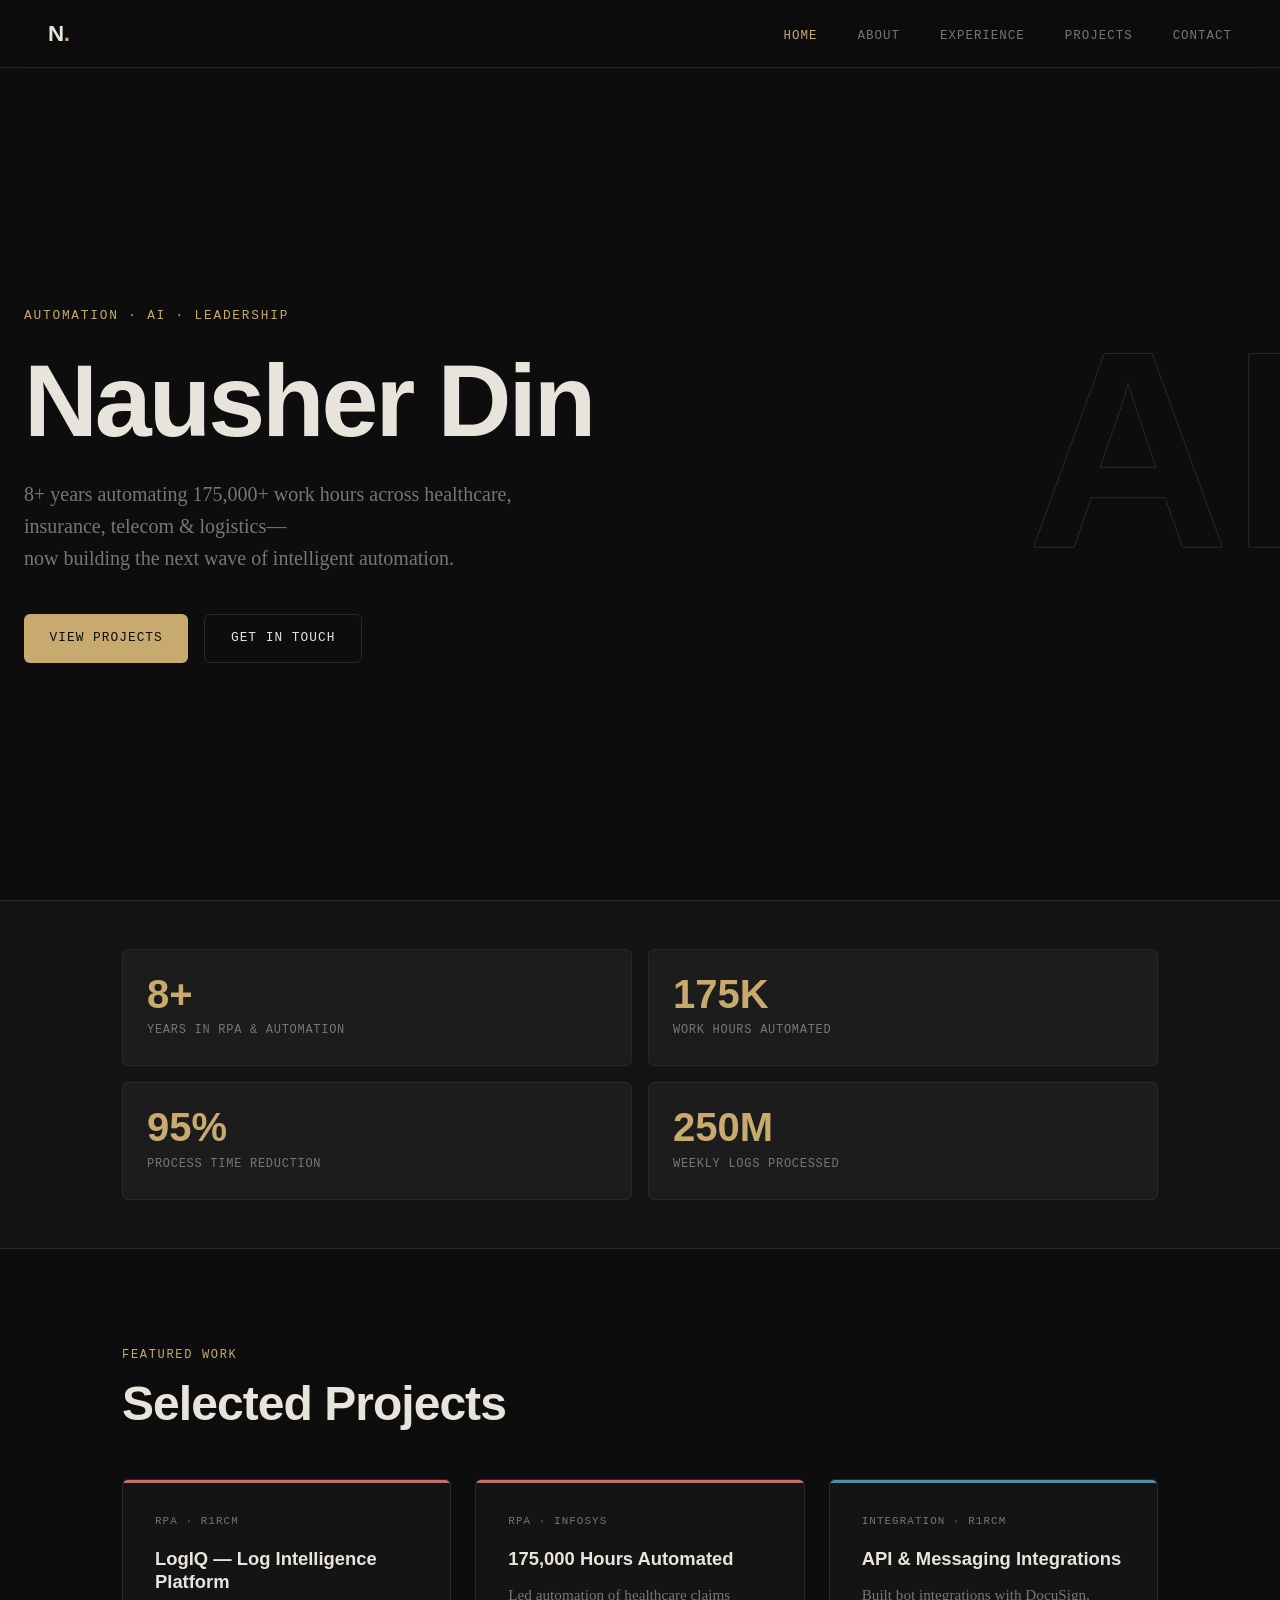
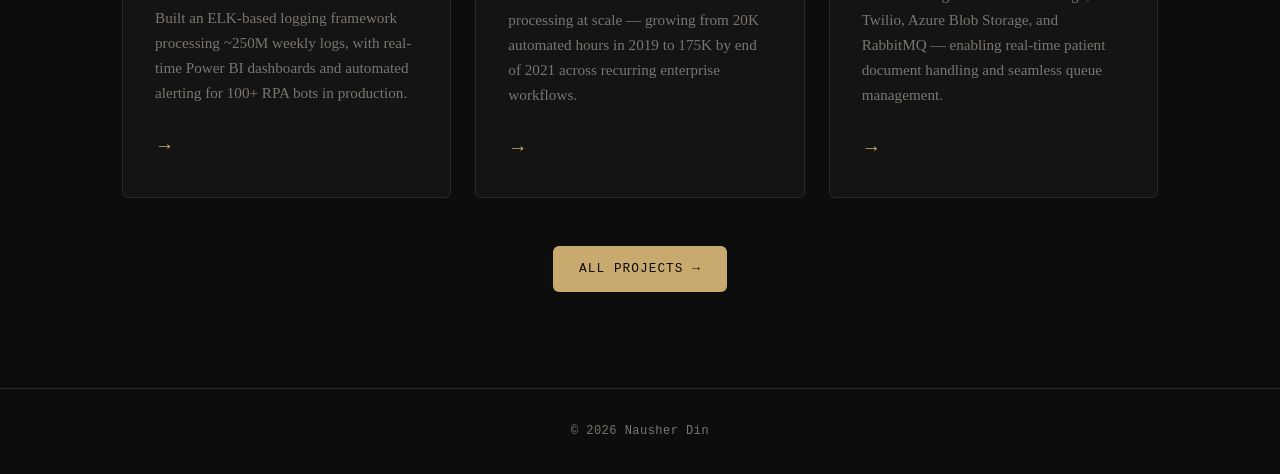
==== commit 9dd4990c: "Update index.html" ====
--- a/index.html
+++ b/index.html
@@ -73,7 +73,6 @@
       <h2 class="section-title">Selected Projects</h2>
       <div class="projects-grid">
 
-```
     <a href="projects.html" class="project-card card-rpa">
       <div class="card-tag">RPA · R1RCM</div>
       <h3>LogIQ — Log Intelligence Platform</h3>
@@ -100,7 +99,6 @@
     <a href="projects.html" class="btn-primary">All Projects →</a>
   </div>
 </div>
-```
 
   </section>
 
--- a/css/style.css
+++ b/css/style.css
@@ -231,8 +231,8 @@
   max-width: 1100px;
   margin: 0 auto;
   display: grid;
-  grid-template-columns: repeat(4, 1fr);
-  gap: 2rem;
+  grid-template-columns: repeat(2, 1fr);
+  gap: 1rem;
 }
 
 .snap-card {
@@ -370,9 +370,11 @@
 .page-title {
   font-family: 'Syne', sans-serif;
   font-weight: 800;
-  font-size: clamp(3rem, 7vw, 5.5rem);
+  font-size: clamp(2.5rem, 8vw, 5.5rem);
   letter-spacing: -0.03em;
-  line-height: 1;
+  line-height: 1.05;
+  overflow: hidden;
+  word-break: break-word;
 }
 
 /* ======================== ABOUT ======================== */
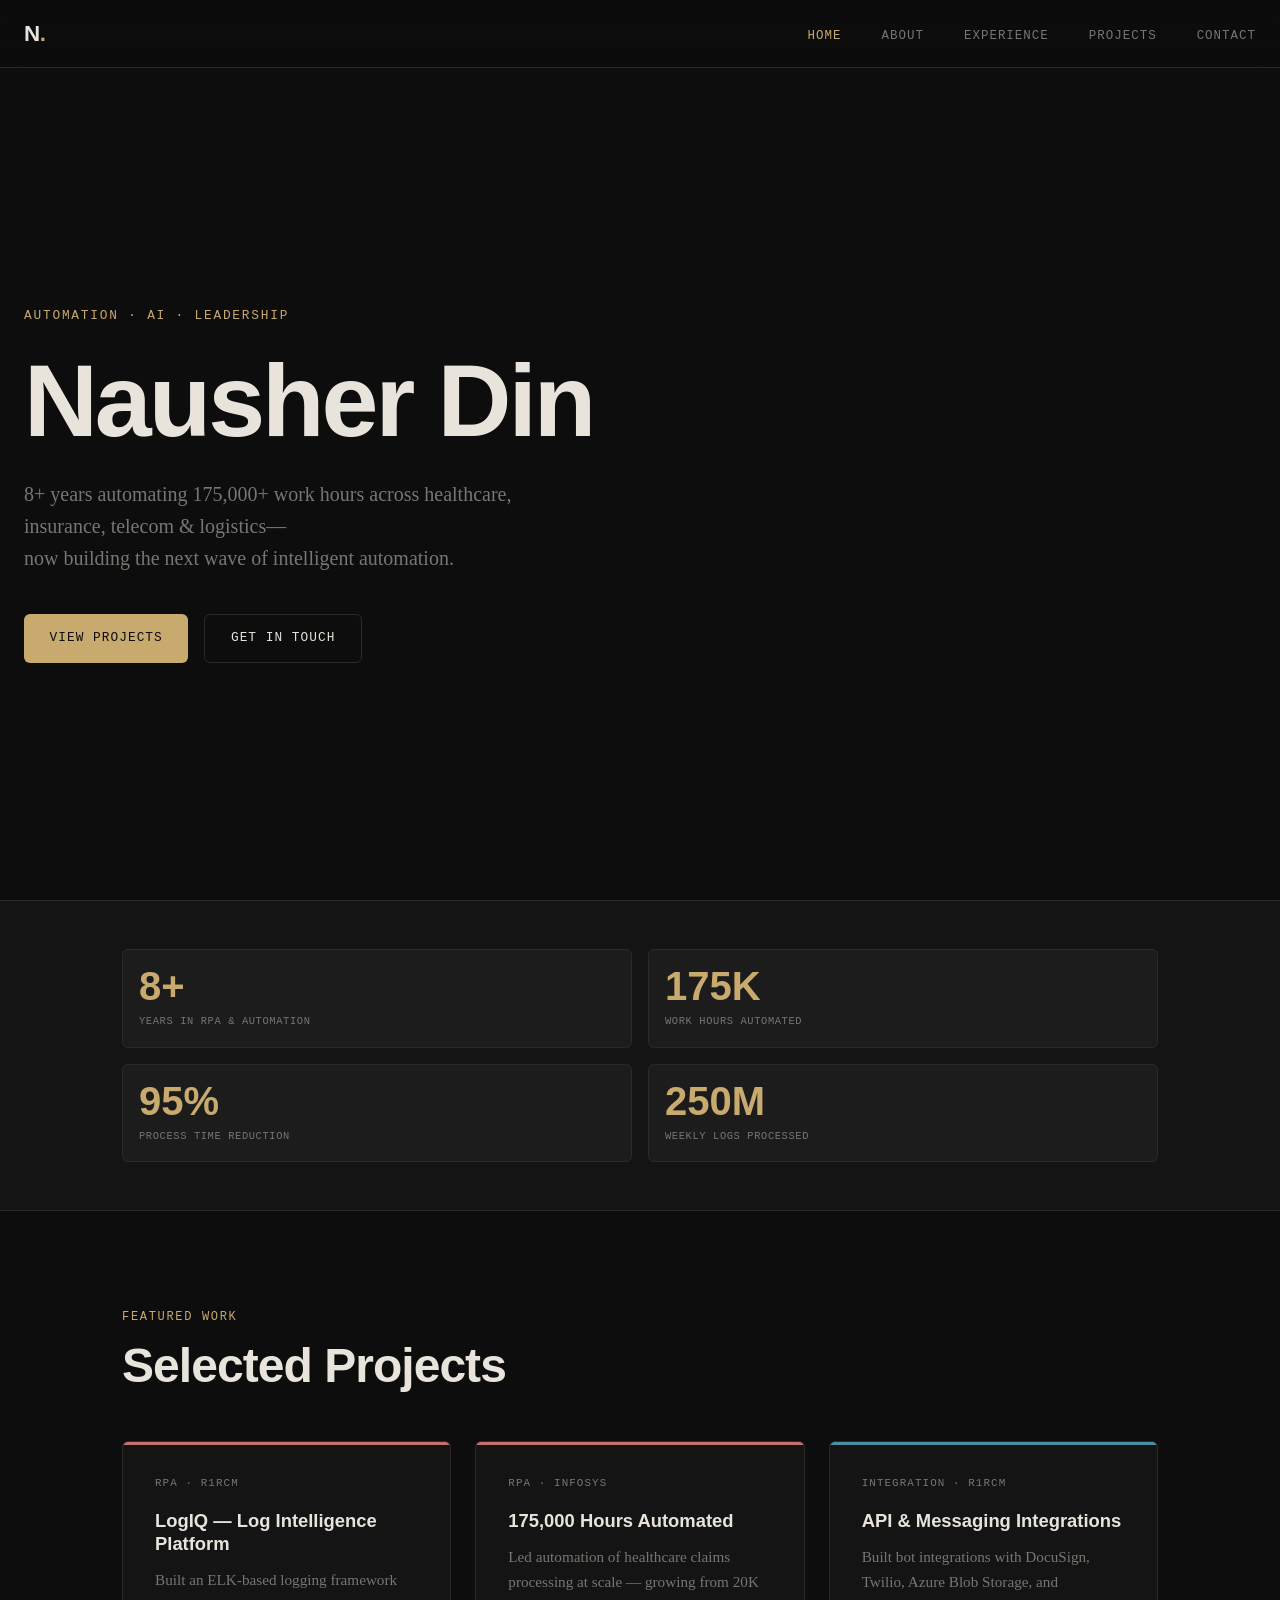
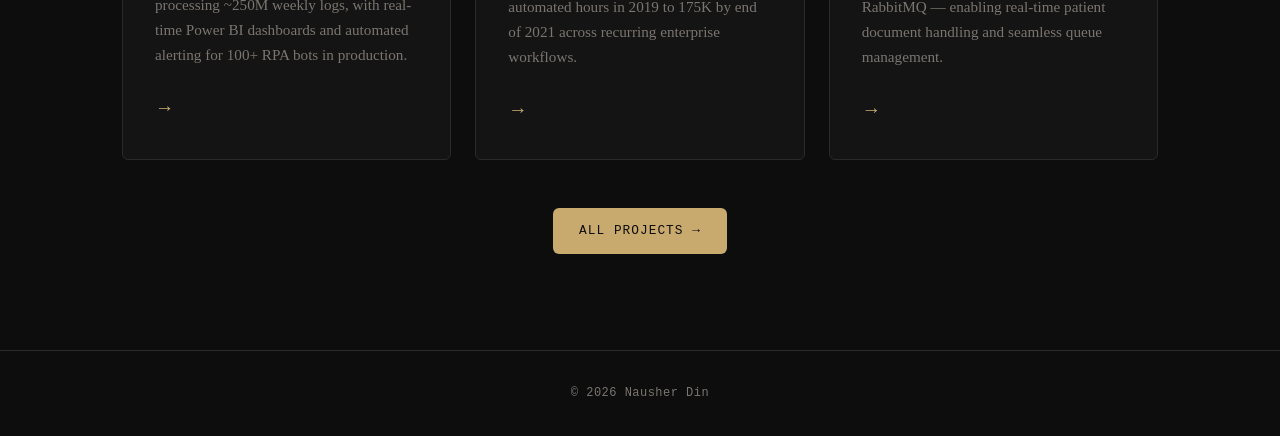
==== commit 08692391: "Update index.html" ====
--- a/index.html
+++ b/index.html
@@ -28,7 +28,6 @@
   <!-- HERO -->
 
   <section class="hero">
-    <div class="hero-bg-text">AI</div>
     <div class="hero-content">
       <p class="hero-eyebrow">Automation · AI · Leadership</p>
       <h1 class="hero-name">Nausher Din</h1>
--- a/css/style.css
+++ b/css/style.css
@@ -21,12 +21,16 @@
 
 *, *::before, *::after { box-sizing: border-box; margin: 0; padding: 0; }
 
-html, body {
+html {
   overflow-x: hidden;
-  max-width: 100%;
+  scroll-behavior: smooth;
 }
 
 body {
+  overflow-x: hidden;
+  position: relative;
+  width: 100%;
+  max-width: 100vw;
   background: var(--bg);
   color: var(--text);
   font-family: 'Cormorant Garamond', Georgia, serif;
@@ -53,10 +57,12 @@
   display: flex;
   align-items: center;
   justify-content: space-between;
-  padding: 0 3rem;
+  padding: 0 1.5rem;
   background: rgba(13,13,13,0.92);
   backdrop-filter: blur(12px);
   border-bottom: 1px solid var(--border);
+  box-sizing: border-box;
+  width: 100%;
 }
 
 .nav-logo {
@@ -126,6 +132,8 @@
   pointer-events: none;
   user-select: none;
   animation: fadeIn 1.4s ease forwards;
+  max-width: 100vw;
+  overflow: hidden;
 }
 
 .hero-content {
@@ -224,7 +232,8 @@
   background: var(--bg2);
   border-top: 1px solid var(--border);
   border-bottom: 1px solid var(--border);
-  padding: 3rem 3rem;
+  padding: 3rem 1.5rem;
+  overflow: hidden;
 }
 
 .snapshot-grid {
@@ -239,11 +248,13 @@
   display: flex;
   flex-direction: column;
   gap: 0.4rem;
-  padding: 1.5rem;
+  padding: 1rem;
   border: 1px solid var(--border);
   border-radius: var(--radius);
   background: var(--bg3);
   transition: border-color 0.2s;
+  overflow: hidden;
+  min-width: 0;
 }
 
 .snap-card:hover { border-color: var(--accent); }
@@ -251,14 +262,14 @@
 .snap-num {
   font-family: 'Syne', sans-serif;
   font-weight: 800;
-  font-size: 2.5rem;
+  font-size: clamp(1.6rem, 6vw, 2.5rem);
   color: var(--accent);
   line-height: 1;
 }
 
 .snap-label {
   font-family: 'DM Mono', monospace;
-  font-size: 0.75rem;
+  font-size: 0.65rem;
   letter-spacing: 0.06em;
   color: var(--text-muted);
   text-transform: uppercase;
@@ -886,7 +897,6 @@
 }
 
 @media (max-width: 640px) {
-  .nav { padding: 0 1.5rem; }
   .nav-links { display: none; }
   .nav-links.open {
     display: flex;
@@ -901,6 +911,7 @@
   }
   .nav-toggle { display: block; }
   .hero { padding: 0 1.5rem; padding-top: var(--nav-h); }
+  .hero-bg-text { display: none; }
   .snapshot { padding: 2rem 1.5rem; }
   .snapshot-grid { grid-template-columns: repeat(2, 1fr); gap: 1rem; }
   .footer { padding: 2rem 1.5rem; }
